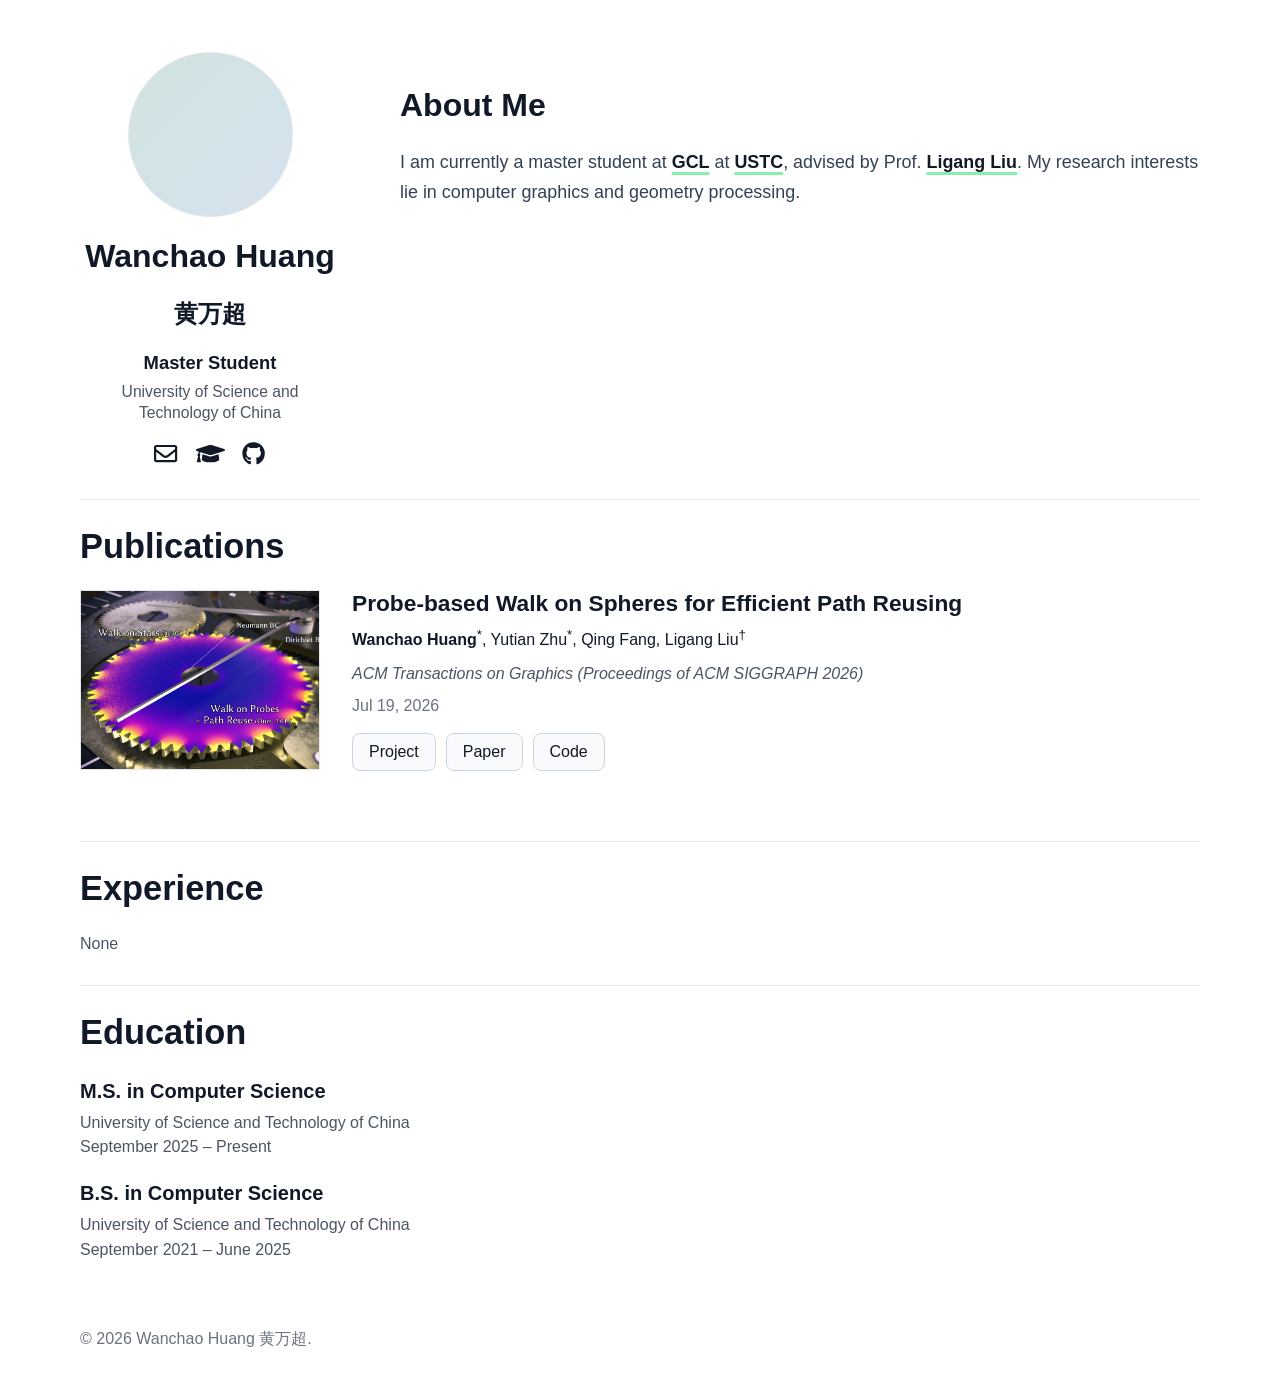
==== index.html @ f93a9462 "wip" ====
<!doctype html>
<html lang="en">
  <head>
    <meta charset="utf-8">
    <meta name="viewport" content="width=device-width, initial-scale=1">
    <meta name="description" content="Personal academic homepage.">
    <title>Wanchao Huang 黄万超</title>
    <link rel="icon" type="image/svg+xml" href="static/images/github.svg">
    <link rel="apple-touch-icon" href="static/images/github.svg">
    <link rel="stylesheet" href="style.css">
    <script defer src="static/js/fontawesome.all.min.js"></script>
  </head>
  <body>
    <header class="site-header">
      <div class="container hero">
        <aside class="profile-card" aria-label="Profile">
          <!-- Replace with:
               <img class="profile-photo" src="assets/images/profile.jpg" alt="Portrait of Your Name">
          -->
          <div class="profile-photo" aria-hidden="true"></div>

          <h1>Wanchao Huang</h1>
          <h2>黄万超</h2>
          <p class="profile-title">Master Student</p>
          <p class="profile-affiliation"><a href="https://ustc.edu.cn">University of Science and Technology of China</a></p>

          <nav class="profile-icons" aria-label="Profile links">
            <!-- Replace href values later. Remove links that do not apply. -->
            <a href="mailto:hwc20040629@mail.ustc.edu.cn" aria-label="Email">
              <span class="icon"><i class="far fa-envelope" aria-hidden="true"></i></span>
            </a>
            <a href="#" aria-label="Google Scholar">
              <span class="icon"><i class="fas fa-graduation-cap" aria-hidden="true"></i></span>
            </a>
            <a href="https://github.com/T7imal" aria-label="GitHub">
              <span class="icon"><i class="fab fa-github" aria-hidden="true"></i></span>
            </a>
          </nav>
        </aside>

        <section class="about" aria-labelledby="about-title">
          <h2 id="about-title">About Me</h2>

          <!-- Replace this paragraph with your actual bio.
               Use <a> for labs, advisors, institutions, and collaborators.
          -->
          <p>
            I am currently a master student at
            <a href="http://gcl.ustc.edu.cn/">GCL</a> at
            <a href="https://ustc.edu.cn">USTC</a>, advised by Prof.
            <a href="http://staff.ustc.edu.cn/~lgliu/">Ligang Liu</a>. My research interests lie in computer
            graphics and geometry processing.
          </p>
        </section>
      </div>
    </header>

    <main class="container">

      <section class="section" id="publications" aria-labelledby="publications-title">
        <h2 id="publications-title">Publications</h2>

        <!-- Generated from data/projects/*.json. Run `node scripts/build.js` after editing data. -->
                <article class="publication">
          <a class="publication-thumb" href="projects/2026wop/" aria-label="Open project page for Probe-based Walk on Spheres for Efficient Path Reusing">
            <img src="projects/2026wop/thumbnail.jpg" alt="Thumbnail of the paper Probe-based Walk on Spheres for Efficient Path Reusing">
          </a>
          <div class="publication-body">
            <h3><a href="projects/2026wop/">Probe-based Walk on Spheres for Efficient Path Reusing</a></h3>
            <p class="publication-authors"><strong>Wanchao Huang</strong><sup>*</sup>, Yutian Zhu<sup>*</sup>, Qing Fang, Ligang Liu<sup>&dagger;</sup></p>
            <p class="publication-venue">ACM Transactions on Graphics (Proceedings of ACM SIGGRAPH 2026)</p>
            <p class="publication-date">
              <time datetime="2026-07-19">Jul 19, 2026</time>
            </p>
            <div class="publication-links" aria-label="Publication links">
              <a href="projects/2026wop/">Project</a>
              <a href="projects/2026wop/paper.pdf">Paper</a>
              <a href="https://github.com/USTCGCL-WoS/Walk-on-Probes.git">Code</a>
            </div>
          </div>
        </article>
      </section>

      <section class="section" id="experience" aria-labelledby="experience-title">
        <h2 id="experience-title">Experience</h2>
        <!-- Optional. Add internships, research visits, or work experience here. -->
        <div class="entry-list">
          <!-- <article class="entry">
            <h3>Role or Position</h3>
            <p>Organization, date range, short description.</p>
          </article> -->
          <article class="entry">
            <p>None</p>
          </article>
        </div>
      </section>

      <section class="section" id="education" aria-labelledby="education-title">
        <h2 id="education-title">Education</h2>
        <!-- Optional. Add degrees and advisors here. -->
        <div class="entry-list">
          <article class="entry">
            <h3>M.S. in Computer Science</h3>
            <p>University of Science and Technology of China</p>
            <p>September 2025 – Present</p>
          </article>
          <article class="entry">
            <h3>B.S. in Computer Science</h3>
            <p>University of Science and Technology of China</p>
            <p>September 2021 – June 2025</p>
          </article>
        </div>
      </section>
    </main>

    <footer class="site-footer">
      <div class="container">
        <p>&copy; <span id="year">2026</span> Wanchao Huang 黄万超.</p>
      </div>
    </footer>
  </body>
</html>
---- style.css ----
:root {
  --page-bg: #ffffff;
  --text: #111827;
  --muted: #4b5563;
  --faint: #6b7280;
  --line: #e5e7eb;
  --link: #0563c1;
  --accent: #047857;
  --button-bg: #f8fafc;
  --button-border: #cbd5e1;
  --thumb-bg: #f3f4f6;
  --max-width: 1120px;
}

* {
  box-sizing: border-box;
}

html {
  font-family: Arial, Helvetica, sans-serif;
  color: var(--text);
  background: var(--page-bg);
}

body {
  margin: 0;
  font-size: 16px;
  line-height: 1.55;
}

a {
  color: var(--link);
  text-decoration: none;
}

a:hover {
  text-decoration: underline;
}

.container {
  width: min(var(--max-width), calc(100% - 48px));
  margin: 0 auto;
}

.site-header {
  padding: 52px 0 32px;
}

.hero {
  display: grid;
  grid-template-columns: 260px minmax(0, 1fr);
  gap: 60px;
  align-items: start;
}

.profile-card {
  text-align: center;
}

.profile-photo {
  display: block;
  width: 165px;
  margin: 0 auto 22px;
  aspect-ratio: 1;
  border-radius: 50%;
  background:
    linear-gradient(135deg, rgba(4, 120, 87, 0.14), rgba(5, 99, 193, 0.12)),
    var(--thumb-bg);
  border: 1px solid var(--line);
  object-fit: cover;
}

.profile-card h1 {
  margin: 0 0 8px;
  font-size: clamp(1.6rem, 2.5vw, 2rem);
  line-height: 1.12;
  font-weight: 700;
}

.profile-title,
.profile-affiliation {
  margin: 0 0 8px;
}

.profile-title {
  font-size: clamp(1rem, 1.6vw, 1.15rem);
  line-height: 1.15;
  color: var(--text);
  font-weight: 700;
}

.profile-affiliation {
  color: var(--muted);
  font-size: 0.98rem;
  line-height: 1.35;
}

.profile-affiliation a {
  color: inherit;
  text-decoration: none;
}

.profile-affiliation a:hover {
  color: var(--text);
  text-decoration: underline;
}

.profile-icons {
  display: flex;
  justify-content: center;
  gap: 16px;
  margin-top: 16px;
}

.profile-icons a {
  display: inline-flex;
  width: 28px;
  height: 28px;
  align-items: center;
  justify-content: center;
  color: var(--text);
  font-size: 1.2rem;
  font-weight: 700;
}

.profile-icons .icon {
  display: inline-flex;
  width: 1.5rem;
  height: 1.5rem;
  align-items: center;
  justify-content: center;
}

.profile-icons i,
.profile-icons svg {
  font-size: 1.45rem;
  line-height: 1;
}

.about {
  padding-top: 36px;
}

.about h2 {
  margin: 0 0 24px;
  font-size: clamp(1.5rem, 3vw, 2rem);
  line-height: 1.1;
  font-weight: 700;
}

.about p {
  max-width: 820px;
  margin: 0;
  color: #334155;
  font-size: clamp(1rem, 1.4vw, 1.12rem);
  line-height: 1.68;
}

.about a {
  color: var(--text);
  font-weight: 700;
  text-decoration: underline;
  text-decoration-color: #86efac;
  text-decoration-thickness: 3px;
  text-underline-offset: 4px;
}

.about a:hover {
  color: var(--accent);
}

.publication-links a {
  display: inline-flex;
  align-items: center;
  justify-content: center;
  min-height: 38px;
  padding: 5px 16px;
  border: 1px solid var(--button-border);
  border-radius: 8px;
  background: var(--button-bg);
  color: var(--text);
  font-size: 1rem;
}

.section {
  padding: 28px 0;
  border-top: 1px solid var(--line);
}

.section h2 {
  margin: 0 0 24px;
  font-size: clamp(1.5rem, 3vw, 2.15rem);
  line-height: 1.1;
  font-weight: 700;
}

.news-list {
  margin: 0;
  padding: 0;
  list-style: none;
}

.news-list li {
  display: grid;
  grid-template-columns: 120px minmax(0, 1fr);
  gap: 16px;
  margin-bottom: 8px;
}

.news-list time,
.publication-date {
  color: var(--faint);
}

.publication {
  display: grid;
  grid-template-columns: 240px minmax(0, 1fr);
  gap: 32px;
  align-items: start;
  margin-bottom: 42px;
}

.publication-thumb {
  display: block;
  width: 100%;
  aspect-ratio: 4 / 3;
  overflow: hidden;
  background:
    linear-gradient(135deg, rgba(17, 24, 39, 0.05), rgba(4, 120, 87, 0.08)),
    var(--thumb-bg);
  border: 1px solid var(--line);
}

.publication-thumb img {
  display: block;
  width: 100%;
  height: 100%;
  object-fit: cover;
}

.publication-body h3 {
  margin: 0 0 8px;
  font-size: clamp(1.12rem, 2vw, 1.42rem);
  line-height: 1.2;
  font-weight: 700;
}

.publication-body h3 a {
  color: var(--text);
}

.publication-authors,
.publication-venue,
.publication-date {
  margin: 0 0 8px;
}

.publication-authors {
  color: var(--text);
}

.publication-venue {
  color: var(--muted);
  font-style: italic;
}

.publication-links {
  display: flex;
  flex-wrap: wrap;
  gap: 10px;
  margin-top: 14px;
}

.entry-list {
  display: grid;
  gap: 18px;
}

.entry h3 {
  margin: 0 0 4px;
  font-size: 1.25rem;
}

.entry p {
  margin: 0;
  color: var(--muted);
}

.site-footer {
  padding: 36px 0 48px;
  color: var(--faint);
}

.site-footer p {
  margin: 0;
}

@media (max-width: 760px) {
  body {
    font-size: 16px;
  }

  .container {
    width: min(100% - 28px, var(--max-width));
  }

  .site-header {
    padding: 28px 0 24px;
  }

  .hero {
    grid-template-columns: 1fr;
    gap: 26px;
  }

  .profile-photo {
    width: 150px;
    margin-bottom: 18px;
  }

  .about {
    padding-top: 0;
  }

  .about h2 {
    margin-bottom: 16px;
  }

  .about p {
    font-size: 1.12rem;
    line-height: 1.65;
  }

  .news-list li,
  .publication {
    grid-template-columns: 1fr;
  }

  .publication {
    gap: 16px;
    margin-bottom: 34px;
  }

  .publication-thumb {
    max-width: 420px;
  }
}
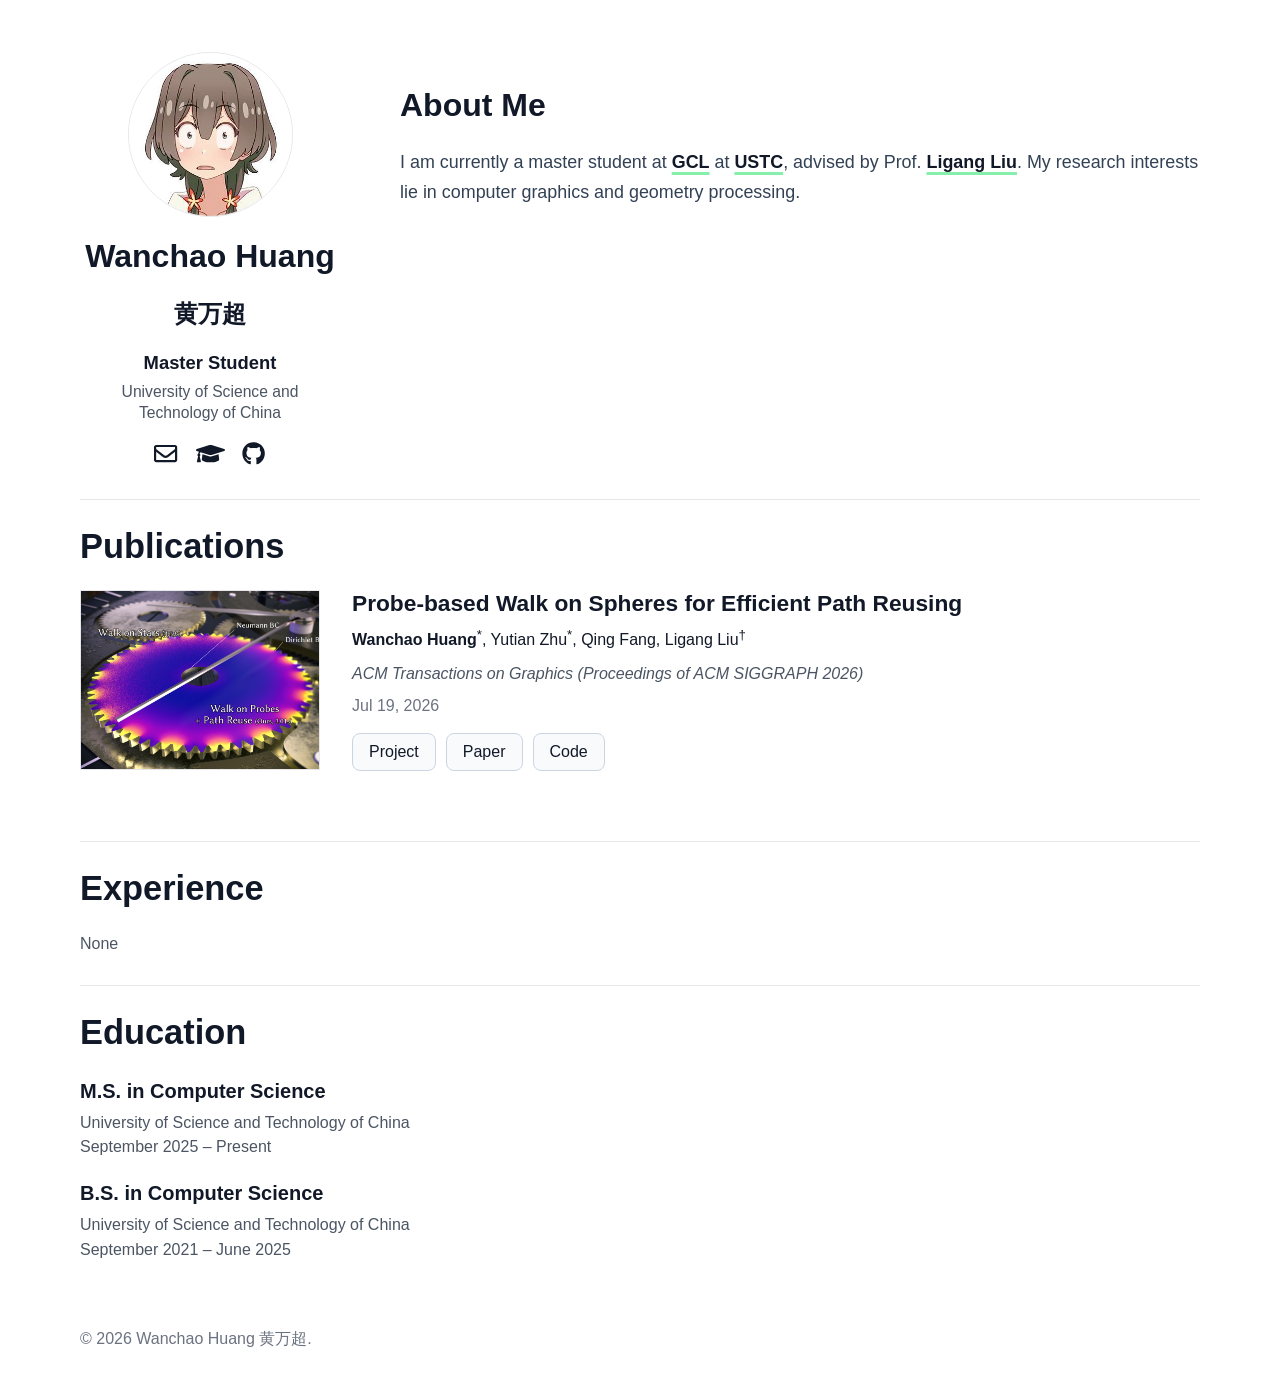
==== commit 9ddfa958: "wip" ====
--- a/index.html
+++ b/index.html
@@ -14,10 +14,7 @@
     <header class="site-header">
       <div class="container hero">
         <aside class="profile-card" aria-label="Profile">
-          <!-- Replace with:
-               <img class="profile-photo" src="assets/images/profile.jpg" alt="Portrait of Your Name">
-          -->
-          <div class="profile-photo" aria-hidden="true"></div>
+          <img class="profile-photo" src="assets/images/avatar.jpg" alt="Portrait of Wanchao Huang">
 
           <h1>Wanchao Huang</h1>
           <h2>黄万超</h2>
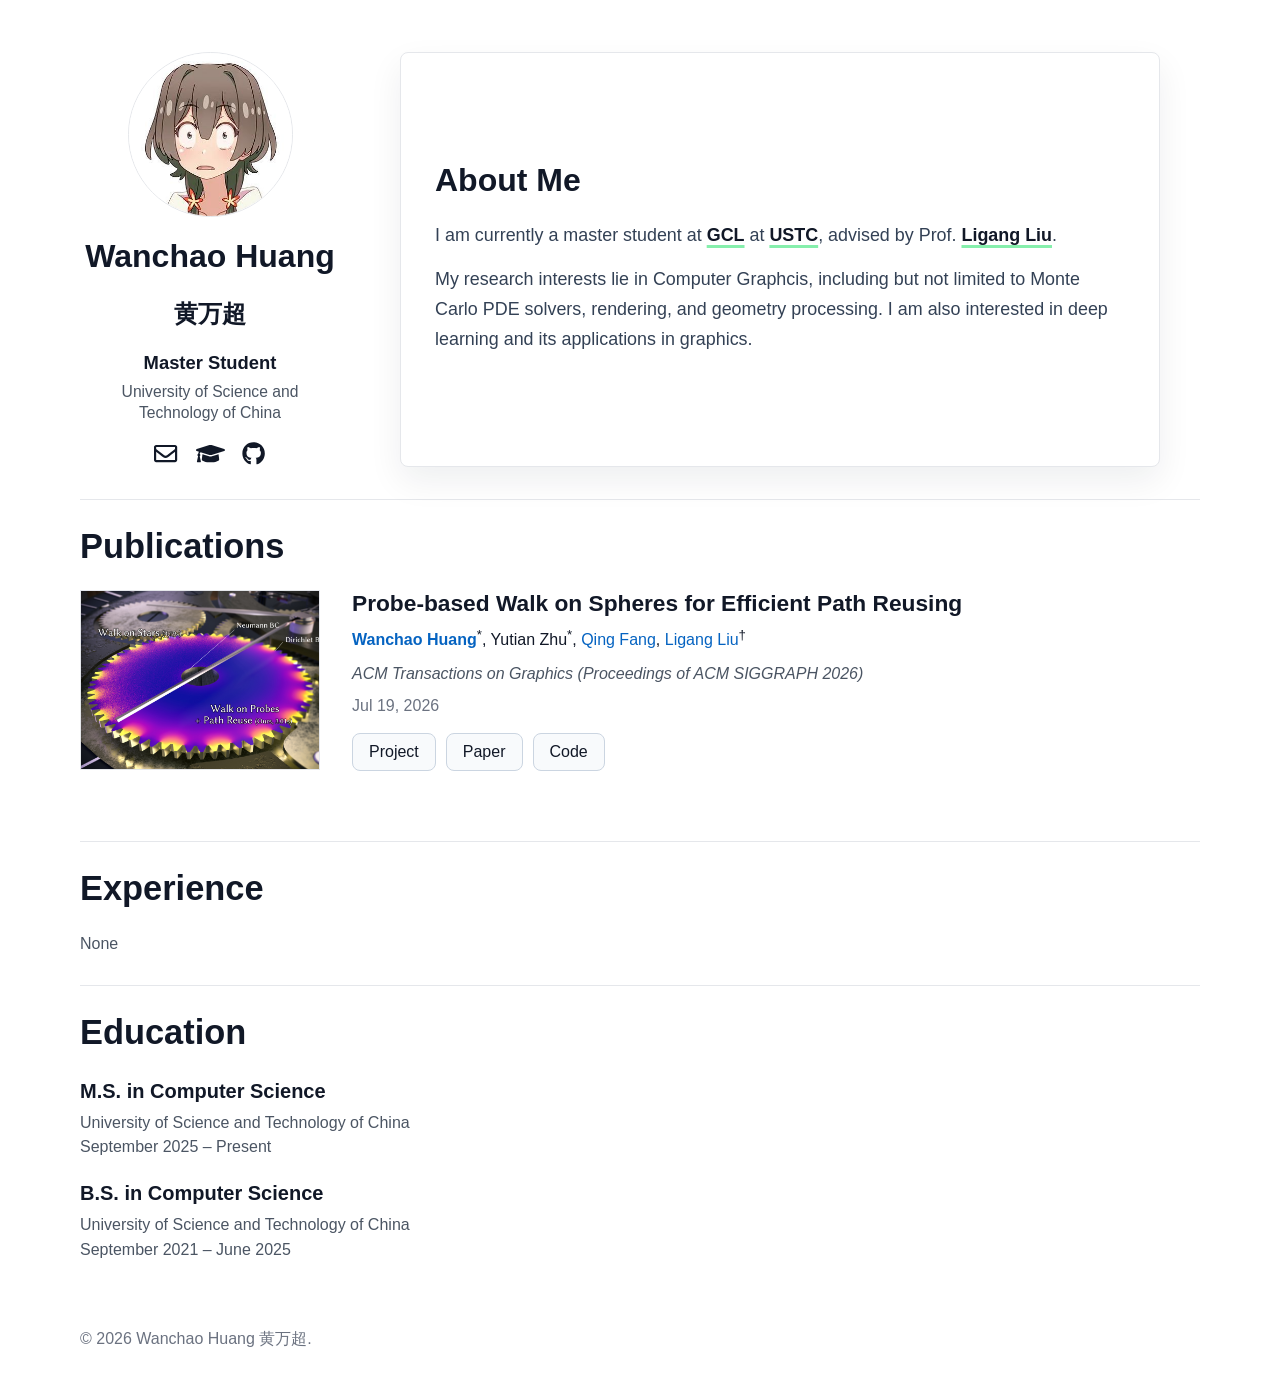
==== commit 5c6c708e: "done" ====
--- a/index.html
+++ b/index.html
@@ -45,8 +45,13 @@
             I am currently a master student at
             <a href="http://gcl.ustc.edu.cn/">GCL</a> at
             <a href="https://ustc.edu.cn">USTC</a>, advised by Prof.
-            <a href="http://staff.ustc.edu.cn/~lgliu/">Ligang Liu</a>. My research interests lie in computer
-            graphics and geometry processing.
+            <a href="http://staff.ustc.edu.cn/~lgliu/">Ligang Liu</a>.
+          </p>
+          <p>
+            My research interests lie in Computer Graphcis,
+            including but not limited to Monte Carlo PDE solvers,
+            rendering, and geometry processing.
+            I am also interested in deep learning and its applications in graphics.
           </p>
         </section>
       </div>
@@ -64,7 +69,7 @@
           </a>
           <div class="publication-body">
             <h3><a href="projects/2026wop/">Probe-based Walk on Spheres for Efficient Path Reusing</a></h3>
-            <p class="publication-authors"><strong>Wanchao Huang</strong><sup>*</sup>, Yutian Zhu<sup>*</sup>, Qing Fang, Ligang Liu<sup>&dagger;</sup></p>
+            <p class="publication-authors"><a href="https://T7imal.github.io" target="_blank" rel="noopener"><strong>Wanchao Huang</strong></a><sup>*</sup>, Yutian Zhu<sup>*</sup>, <a href="https://qingfang1208.github.io/" target="_blank" rel="noopener">Qing Fang</a>, <a href="http://staff.ustc.edu.cn/~lgliu/" target="_blank" rel="noopener">Ligang Liu</a><sup>&dagger;</sup></p>
             <p class="publication-venue">ACM Transactions on Graphics (Proceedings of ACM SIGGRAPH 2026)</p>
             <p class="publication-date">
               <time datetime="2026-07-19">Jul 19, 2026</time>
--- a/style.css
+++ b/style.css
@@ -50,7 +50,7 @@
   display: grid;
   grid-template-columns: 260px minmax(0, 1fr);
   gap: 60px;
-  align-items: start;
+  align-items: stretch;
 }
 
 .profile-card {
@@ -138,22 +138,34 @@
 }
 
 .about {
-  padding-top: 36px;
+  display: flex;
+  flex-direction: column;
+  justify-content: center;
+  width: 100%;
+  max-width: 760px;
+  padding: 32px 34px 34px;
+  border: 1px solid var(--line);
+  border-radius: 8px;
+  background: #ffffff;
+  box-shadow: 0 14px 34px rgba(15, 23, 42, 0.07);
 }
 
 .about h2 {
-  margin: 0 0 24px;
+  margin: 0 0 22px;
   font-size: clamp(1.5rem, 3vw, 2rem);
   line-height: 1.1;
   font-weight: 700;
 }
 
 .about p {
-  max-width: 820px;
   margin: 0;
   color: #334155;
   font-size: clamp(1rem, 1.4vw, 1.12rem);
   line-height: 1.68;
+}
+
+.about p + p {
+  margin-top: 14px;
 }
 
 .about a {
@@ -319,7 +331,7 @@
   }
 
   .about {
-    padding-top: 0;
+    padding: 24px 22px 26px;
   }
 
   .about h2 {
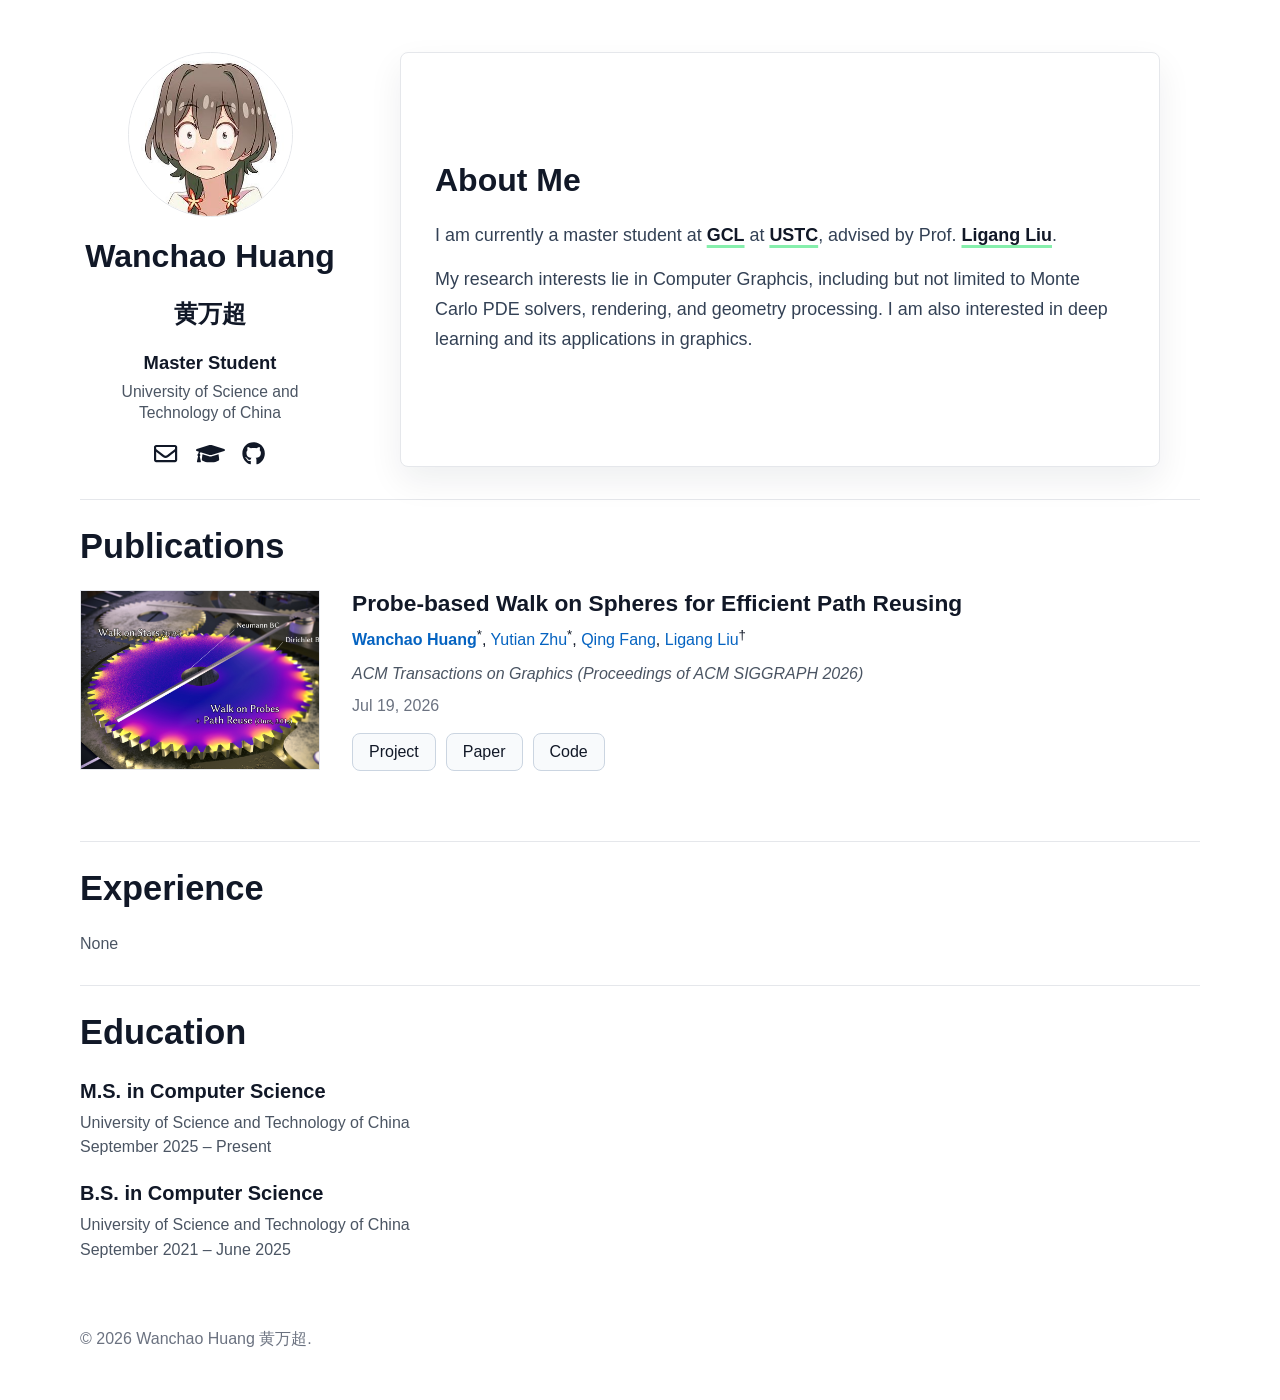
==== commit 14747e96: "update author's url" ====
--- a/index.html
+++ b/index.html
@@ -69,7 +69,7 @@
           </a>
           <div class="publication-body">
             <h3><a href="projects/2026wop/">Probe-based Walk on Spheres for Efficient Path Reusing</a></h3>
-            <p class="publication-authors"><a href="https://T7imal.github.io" target="_blank" rel="noopener"><strong>Wanchao Huang</strong></a><sup>*</sup>, Yutian Zhu<sup>*</sup>, <a href="https://qingfang1208.github.io/" target="_blank" rel="noopener">Qing Fang</a>, <a href="http://staff.ustc.edu.cn/~lgliu/" target="_blank" rel="noopener">Ligang Liu</a><sup>&dagger;</sup></p>
+            <p class="publication-authors"><a href="https://T7imal.github.io/" target="_blank" rel="noopener"><strong>Wanchao Huang</strong></a><sup>*</sup>, <a href="https://robatotree.github.io/academic/" target="_blank" rel="noopener">Yutian Zhu</a><sup>*</sup>, <a href="https://qingfang1208.github.io/" target="_blank" rel="noopener">Qing Fang</a>, <a href="http://staff.ustc.edu.cn/~lgliu/" target="_blank" rel="noopener">Ligang Liu</a><sup>&dagger;</sup></p>
             <p class="publication-venue">ACM Transactions on Graphics (Proceedings of ACM SIGGRAPH 2026)</p>
             <p class="publication-date">
               <time datetime="2026-07-19">Jul 19, 2026</time>
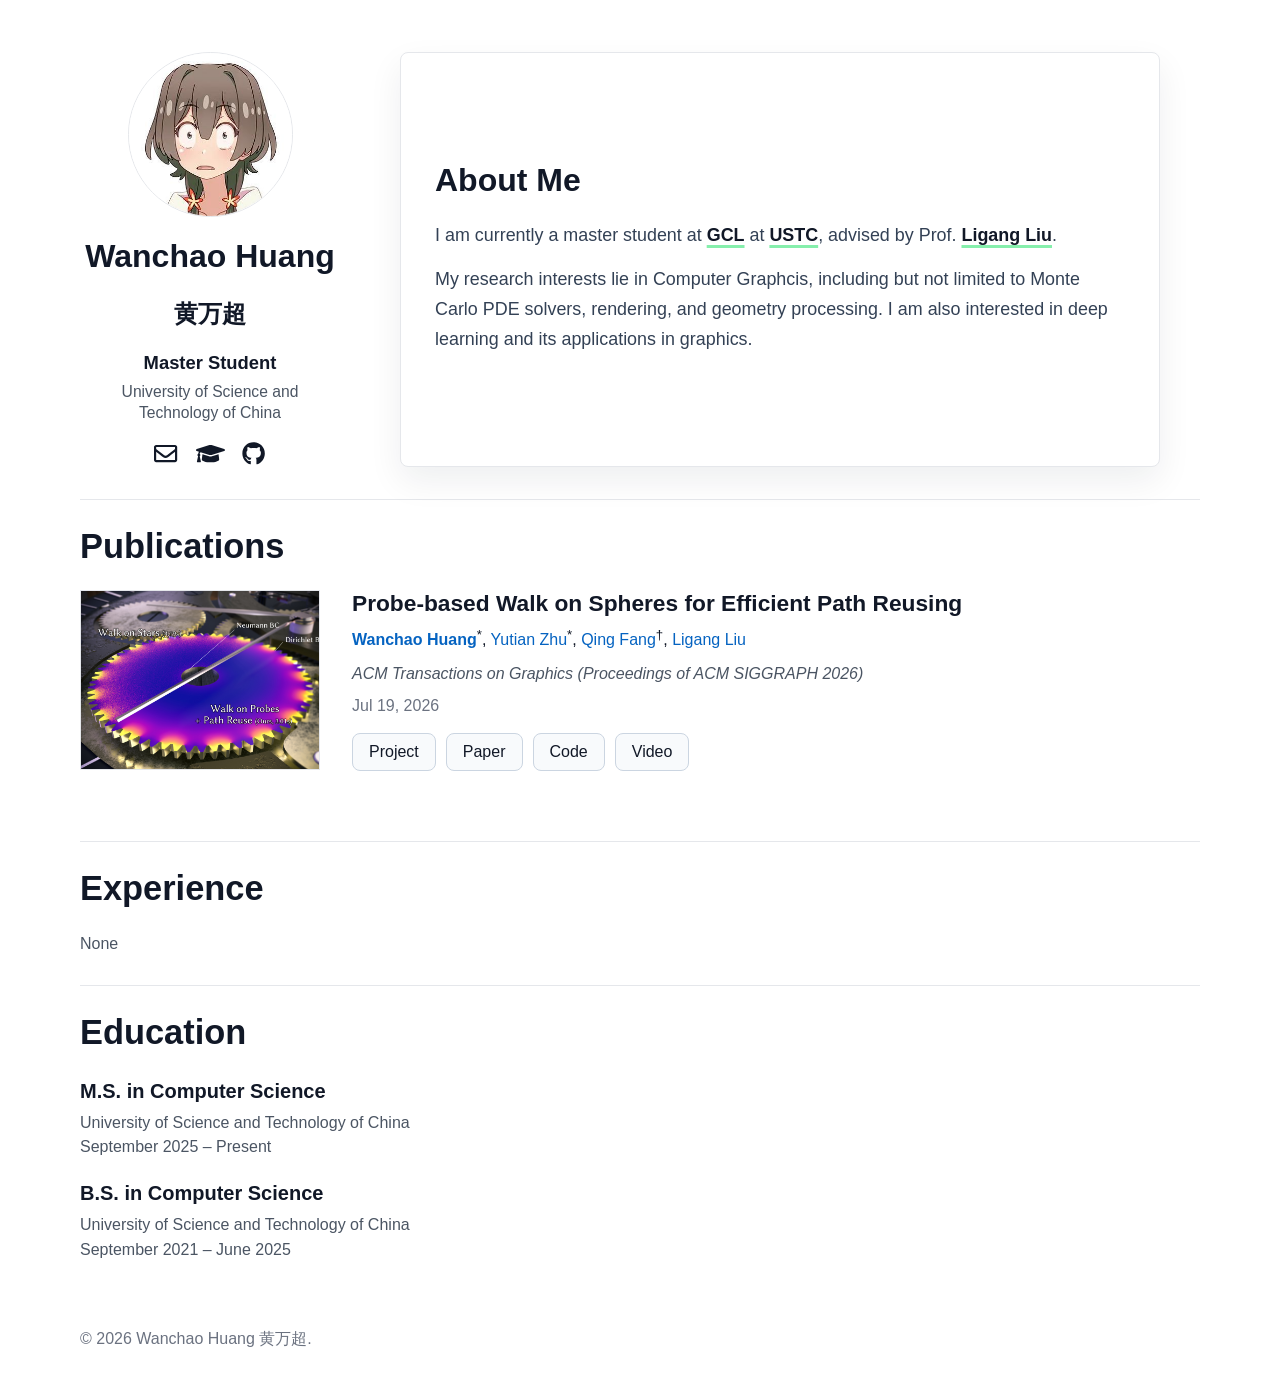
==== commit a52ca6ac: "update video" ====
--- a/index.html
+++ b/index.html
@@ -69,7 +69,7 @@
           </a>
           <div class="publication-body">
             <h3><a href="projects/2026wop/">Probe-based Walk on Spheres for Efficient Path Reusing</a></h3>
-            <p class="publication-authors"><a href="https://T7imal.github.io/" target="_blank" rel="noopener"><strong>Wanchao Huang</strong></a><sup>*</sup>, <a href="https://robatotree.github.io/academic/" target="_blank" rel="noopener">Yutian Zhu</a><sup>*</sup>, <a href="https://qingfang1208.github.io/" target="_blank" rel="noopener">Qing Fang</a>, <a href="http://staff.ustc.edu.cn/~lgliu/" target="_blank" rel="noopener">Ligang Liu</a><sup>&dagger;</sup></p>
+            <p class="publication-authors"><a href="https://T7imal.github.io/" target="_blank" rel="noopener"><strong>Wanchao Huang</strong></a><sup>*</sup>, <a href="https://robatotree.github.io/academic/" target="_blank" rel="noopener">Yutian Zhu</a><sup>*</sup>, <a href="https://qingfang1208.github.io/" target="_blank" rel="noopener">Qing Fang</a><sup>&dagger;</sup>, <a href="http://staff.ustc.edu.cn/~lgliu/" target="_blank" rel="noopener">Ligang Liu</a></p>
             <p class="publication-venue">ACM Transactions on Graphics (Proceedings of ACM SIGGRAPH 2026)</p>
             <p class="publication-date">
               <time datetime="2026-07-19">Jul 19, 2026</time>
@@ -78,6 +78,7 @@
               <a href="projects/2026wop/">Project</a>
               <a href="projects/2026wop/paper.pdf">Paper</a>
               <a href="https://github.com/USTCGCL-WoS/Walk-on-Probes.git">Code</a>
+              <a href="projects/2026wop/#videos">Video</a>
             </div>
           </div>
         </article>
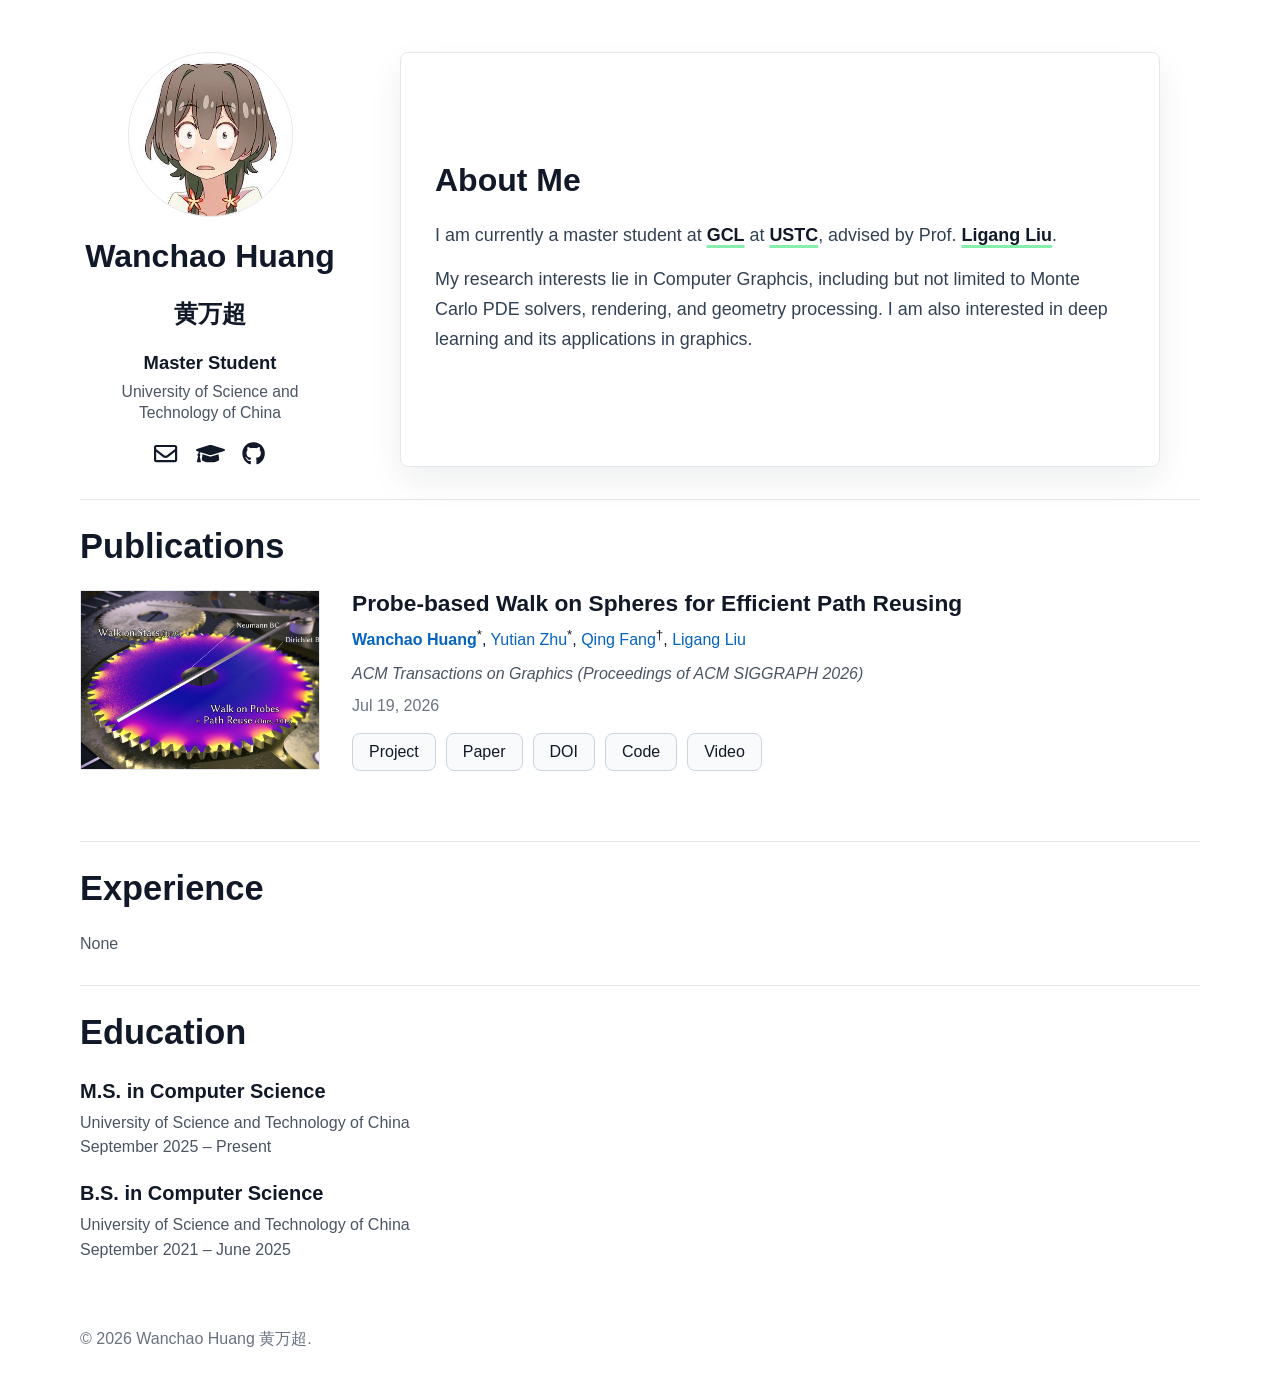
==== commit 6335e076: "Add DOI link for WOP project" ====
--- a/index.html
+++ b/index.html
@@ -69,7 +69,7 @@
           </a>
           <div class="publication-body">
             <h3><a href="projects/2026wop/">Probe-based Walk on Spheres for Efficient Path Reusing</a></h3>
-            <p class="publication-authors"><a href="https://T7imal.github.io/" target="_blank" rel="noopener"><strong>Wanchao Huang</strong></a><sup>*</sup>, <a href="https://robatotree.github.io/academic/" target="_blank" rel="noopener">Yutian Zhu</a><sup>*</sup>, <a href="https://qingfang1208.github.io/" target="_blank" rel="noopener">Qing Fang</a><sup>&dagger;</sup>, <a href="http://staff.ustc.edu.cn/~lgliu/" target="_blank" rel="noopener">Ligang Liu</a></p>
+            <p class="publication-authors"><a href="https://T7imal.github.io/" target="_blank" rel="noopener"><strong>Wanchao Huang</strong></a><sup>*</sup>, <a href="https://rubatotree.github.io/academic/" target="_blank" rel="noopener">Yutian Zhu</a><sup>*</sup>, <a href="https://qingfang1208.github.io/" target="_blank" rel="noopener">Qing Fang</a><sup>&dagger;</sup>, <a href="http://staff.ustc.edu.cn/~lgliu/" target="_blank" rel="noopener">Ligang Liu</a></p>
             <p class="publication-venue">ACM Transactions on Graphics (Proceedings of ACM SIGGRAPH 2026)</p>
             <p class="publication-date">
               <time datetime="2026-07-19">Jul 19, 2026</time>
@@ -77,6 +77,7 @@
             <div class="publication-links" aria-label="Publication links">
               <a href="projects/2026wop/">Project</a>
               <a href="projects/2026wop/paper.pdf">Paper</a>
+              <a href="https://dl.acm.org/doi/abs/10.1145/3811366">DOI</a>
               <a href="https://github.com/USTCGCL-WoS/Walk-on-Probes.git">Code</a>
               <a href="projects/2026wop/#videos">Video</a>
             </div>
